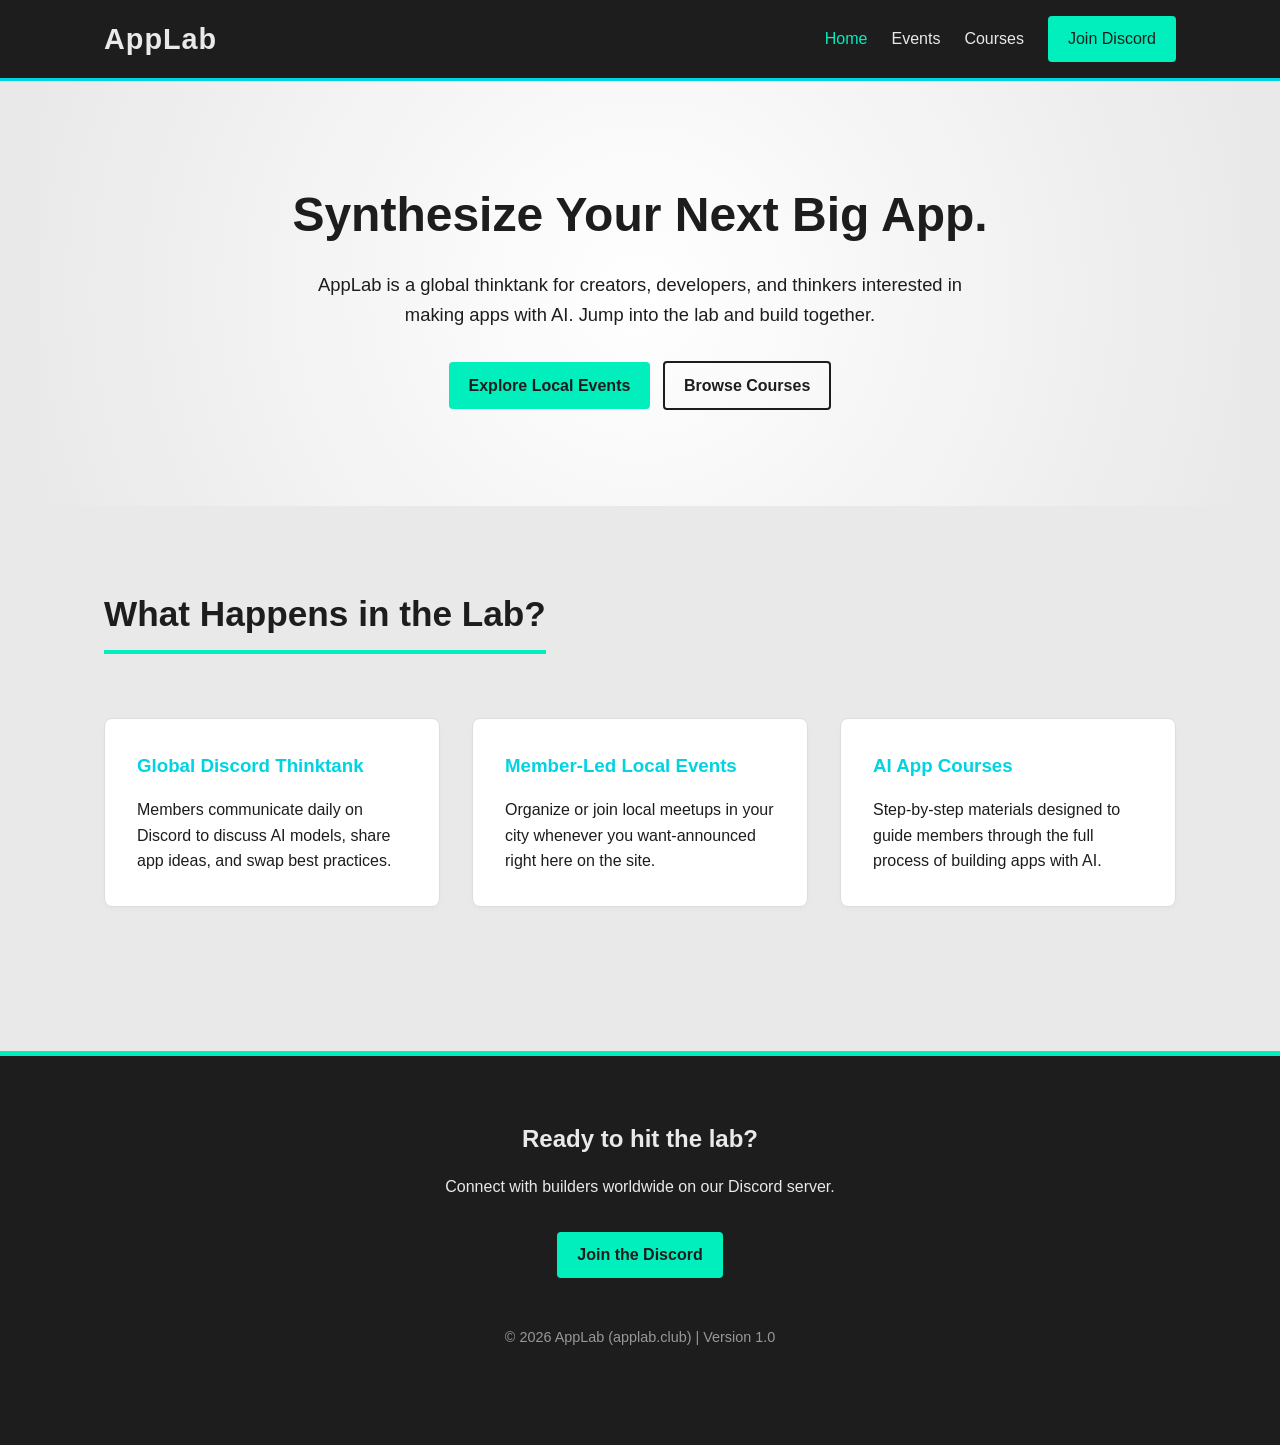
==== index.html @ b9cdd3b6 "Add files via upload" ====
<!DOCTYPE html>
<html lang="en">
<head>
<meta charset="UTF-8">
<meta name="viewport" content="width=device-width, initial-scale=1.0">
<title>AppLab | AI App Thinktank</title>
<link rel="stylesheet" href="style.css">
</head>
<body>
<header>
<nav aria-label="Main Navigation">
<a href="index.html" class="logo-text">AppLab</a>
<ul class="nav-links">
<li><a href="index.html" class="active">Home</a></li>
<li><a href="events.html">Events</a></li>
<li><a href="courses.html">Courses</a></li>
<li><a href="#join" class="btn-primary">Join Discord</a></li>
</ul>
</nav>
</header>
<main>
<section id="hero">
<div class="hero-content">
<h1>Synthesize Your Next Big App.</h1>
<p>AppLab is a global thinktank for creators, developers, and thinkers interested in making apps with AI. Jump into the lab and build together.</p>
<a href="events.html" class="btn-primary">Explore Local Events</a>
<a href="courses.html" class="btn-secondary">Browse Courses</a>
</div>
</section>
<section id="about">
<h2>What Happens in the Lab?</h2>
<div class="features-container">
<article class="feature-card">
<h3>Global Discord Thinktank</h3>
<p>Members communicate daily on Discord to discuss AI models, share app ideas, and swap best practices.</p>
</article>
<article class="feature-card">
<h3>Member-Led Local Events</h3>
<p>Organize or join local meetups in your city whenever you want-announced right here on the site.</p>
</article>
<article class="feature-card">
<h3>AI App Courses</h3>
<p>Step-by-step materials designed to guide members through the full process of building apps with AI.</p>
</article>
</div>
</section>
</main>
<footer id="join">
<h2>Ready to hit the lab?</h2>
<p>Connect with builders worldwide on our Discord server.</p>
<a href="https://discord.com" target="_blank" rel="noopener" class="btn-primary">Join the Discord</a>
<p class="footer-meta">&copy; 2026 AppLab (applab.club) | Version 1.0</p>
</footer>
</body>
</html>
---- style.css ----
:root {
   --gunmetal-black: #1D1D1D;
   --quicksilver: #E9E9E9;
   --aqua-blue: #00D3E2;
   --lab-green: #00EFBC;
}
* {
   margin: 0;
   padding: 0;
   box-sizing: border-box;
}
body {
   font-family: 'Helvetica Neue', Arial, sans-serif;
   background-color: var(--quicksilver);
   color: var(--gunmetal-black);
   line-height: 1.6;
}
/* Accessibility focus outline */
a:focus, button:focus, input:focus {
   outline: 3px solid var(--aqua-blue);
   outline-offset: 2px;
}
header {
   background-color: var(--gunmetal-black);
   position: sticky;
   top: 0;
   z-index: 100;
   border-bottom: 3px solid var(--aqua-blue);
}
nav {
   display: flex;
   justify-content: space-between;
   align-items: center;
   padding: 1rem 5%;
   max-width: 1200px;
   margin: auto;
   flex-wrap: wrap;
   gap: 1rem;
}
.logo-text {
   font-size: 1.8rem;
   font-weight: bold;
   color: var(--quicksilver);
   text-decoration: none;
   letter-spacing: 1px;
}
.nav-links {
   list-style: none;
   display: flex;
   align-items: center;
   gap: 1.5rem;
   flex-wrap: wrap;
}
.nav-links a {
   text-decoration: none;
   color: var(--quicksilver);
   font-weight: 500;
}
.nav-links a:hover, .nav-links a.active {
   color: var(--lab-green);
}
.btn-primary {
   background-color: var(--lab-green);
   color: var(--gunmetal-black) !important;
   padding: 0.65rem 1.25rem;
   border-radius: 4px;
   text-decoration: none;
   font-weight: bold;
   border: none;
   cursor: pointer;
   display: inline-block;
}
.btn-primary:hover {
   background-color: var(--aqua-blue);
}
.btn-secondary {
   background-color: transparent;
   color: var(--gunmetal-black);
   border: 2px solid var(--gunmetal-black);
   padding: 0.6rem 1.2rem;
   border-radius: 4px;
   text-decoration: none;
   font-weight: bold;
   display: inline-block;
   margin-left: 0.5rem;
}
.btn-secondary:hover {
   background-color: var(--gunmetal-black);
   color: var(--quicksilver);
}
.btn-text {
   color: #007A85; /* Darkened slightly for WCAG AA contrast on white */
   text-decoration: none;
   font-weight: bold;
   display: inline-block;
   margin-top: 1rem;
}
#hero {
   text-align: center;
   padding: 6rem 2rem;
   background: radial-gradient(circle at center, #ffffff 0%, var(--quicksilver) 100%);
}
#hero h1 {
   font-size: 3rem;
   margin-bottom: 1rem;
}
#hero p {
   font-size: 1.15rem;
   margin-bottom: 2rem;
   max-width: 680px;
   margin-inline: auto;
}
section {
   padding: 4rem 5%;
   max-width: 1200px;
   margin: auto;
}
section h2 {
   font-size: 2rem;
   margin-bottom: 1rem;
   border-bottom: 4px solid var(--lab-green);
   display: inline-block;
   padding-bottom: 0.3rem;
}
.features-container, .courses-container {
   display: flex;
   gap: 1.5rem;
   flex-wrap: wrap;
   margin-top: 2rem;
}
.feature-card, .course-card {
   background-color: #ffffff;
   padding: 2rem;
   border-radius: 8px;
   flex: 1;
   min-width: 260px;
   border: 1px solid #d4d4d4;
}
.badge {
   background-color: var(--gunmetal-black);
   color: var(--lab-green);
   font-size: 0.8rem;
   padding: 0.25rem 0.6rem;
   border-radius: 4px;
   font-weight: bold;
}
.calendar-placeholder {
   margin-top: 1.5rem;
   background: #ffffff;
   border: 1px solid #d4d4d4;
   border-radius: 8px;
   padding: 1.5rem;
}
.event-item {
   padding: 1rem 0;
   border-bottom: 1px solid var(--quicksilver);
}
.event-item:last-child {
   border-bottom: none;
}
.lab-form {
   display: flex;
   flex-direction: column;
   gap: 0.75rem;
   max-width: 500px;
   margin-top: 1.5rem;
   background: #ffffff;
   padding: 2rem;
   border-radius: 8px;
   border: 1px solid #d4d4d4;
}
.lab-form label {
   font-weight: bold;
   font-size: 0.95rem;
}
.lab-form input {
   padding: 0.75rem;
   border: 1px solid #aaa;
   border-radius: 4px;
   font-size: 1rem;
}
footer {
   background-color: var(--gunmetal-black);
   color: var(--quicksilver);
   text-align: center;
   padding: 3rem 2rem;
   margin-top: 4rem;
   border-top: 5px solid var(--lab-green);
}
.footer-meta {
   margin-top: 1.5rem;
   font-size: 0.9rem;
   opacity: 0.75;
}
section {

    padding: 5rem 5%;

    max-width: 1200px;

    margin: auto;

}

section h2 {

    font-size: 2.2rem;

    margin-bottom: 1rem;

    border-bottom: 4px solid var(--lab-green);

    display: inline-block;

    padding-bottom: 0.5rem;

}

/* --- About / Features --- */

.features-container, .courses-container {

    display: flex;

    gap: 2rem;

    flex-wrap: wrap;

    margin-top: 3rem;

}

.feature-card, .course-card {

    background-color: #ffffff;

    padding: 2rem;

    border-radius: 8px;

    flex: 1;

    min-width: 280px;

    border: 1px solid #ddd;

    box-shadow: 0 4px 6px rgba(0,0,0,0.02);

}

.feature-card h3 {

    margin-bottom: 1rem;

    color: var(--aqua-blue);

}

/* --- Events --- */

.calendar-placeholder {

    margin-top: 2rem;

    background: #ffffff;

    border: 1px solid #ddd;

    border-radius: 8px;

    padding: 2rem;

}

.event-item {

    padding: 1rem 0;

    border-bottom: 1px solid var(--quicksilver);

}

.event-item:last-child {

    border-bottom: none;

}

/* --- Footer --- */

footer {

    background-color: var(--gunmetal-black);

    color: var(--quicksilver);

    text-align: center;

    padding: 4rem 2rem;

    margin-top: 4rem;

    border-top: 5px solid var(--lab-green);

}

footer h2 {

    margin-bottom: 1rem;

}

footer p {

    margin-bottom: 2rem;

}

.footer-meta {

    margin-top: 3rem;

    font-size: 0.9rem;

    opacity: 0.6;

}
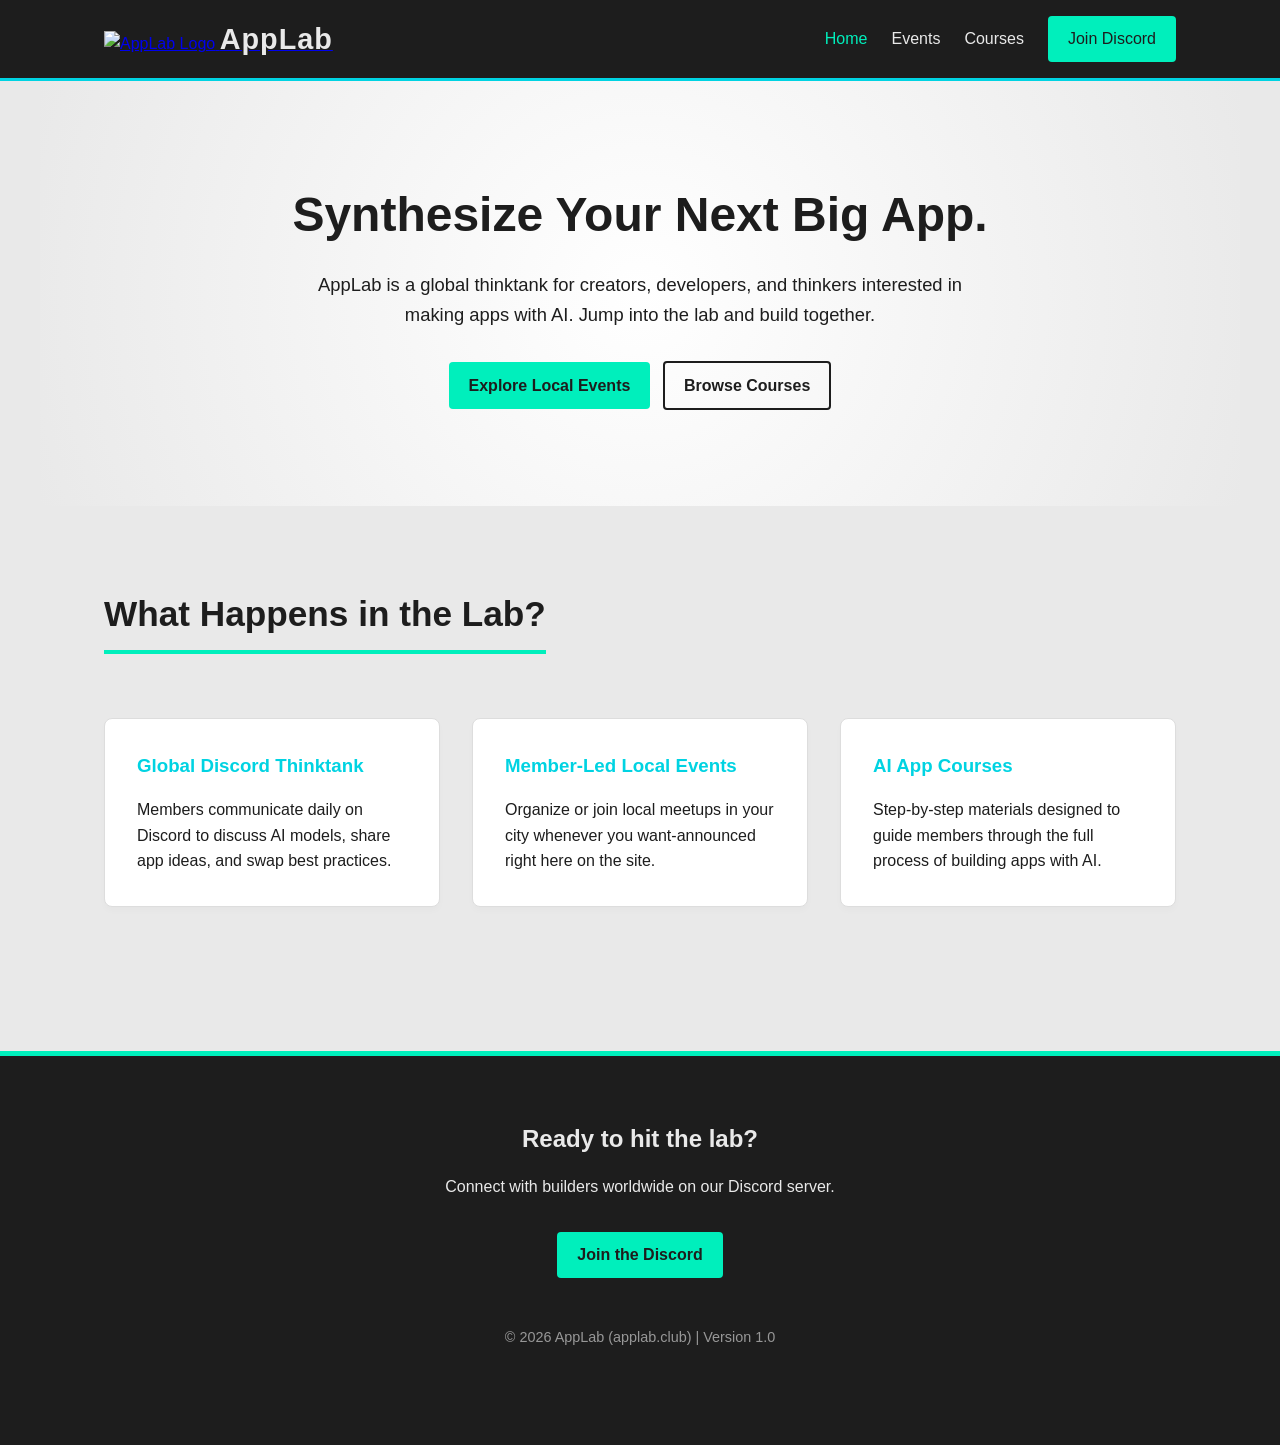
==== commit 9182f05d: "Update logo link and Join Discord anchor reference" ====
--- a/index.html
+++ b/index.html
@@ -9,12 +9,15 @@
 <body>
 <header>
 <nav aria-label="Main Navigation">
-<a href="index.html" class="logo-text">AppLab</a>
+<a href="index.html" class="logo-link">
+<img src="images/logo.png" alt="AppLab Logo" class="site-logo">
+<span class="logo-text">AppLab</span>
+</a>
 <ul class="nav-links">
 <li><a href="index.html" class="active">Home</a></li>
 <li><a href="events.html">Events</a></li>
 <li><a href="courses.html">Courses</a></li>
-<li><a href="#join" class="btn-primary">Join Discord</a></li>
+<li><a href="index.html#join" class="btn-primary">Join Discord</a></li>
 </ul>
 </nav>
 </header>
@@ -52,4 +55,4 @@
 <p class="footer-meta">&copy; 2026 AppLab (applab.club) | Version 1.0</p>
 </footer>
 </body>
-</html>+</html>
